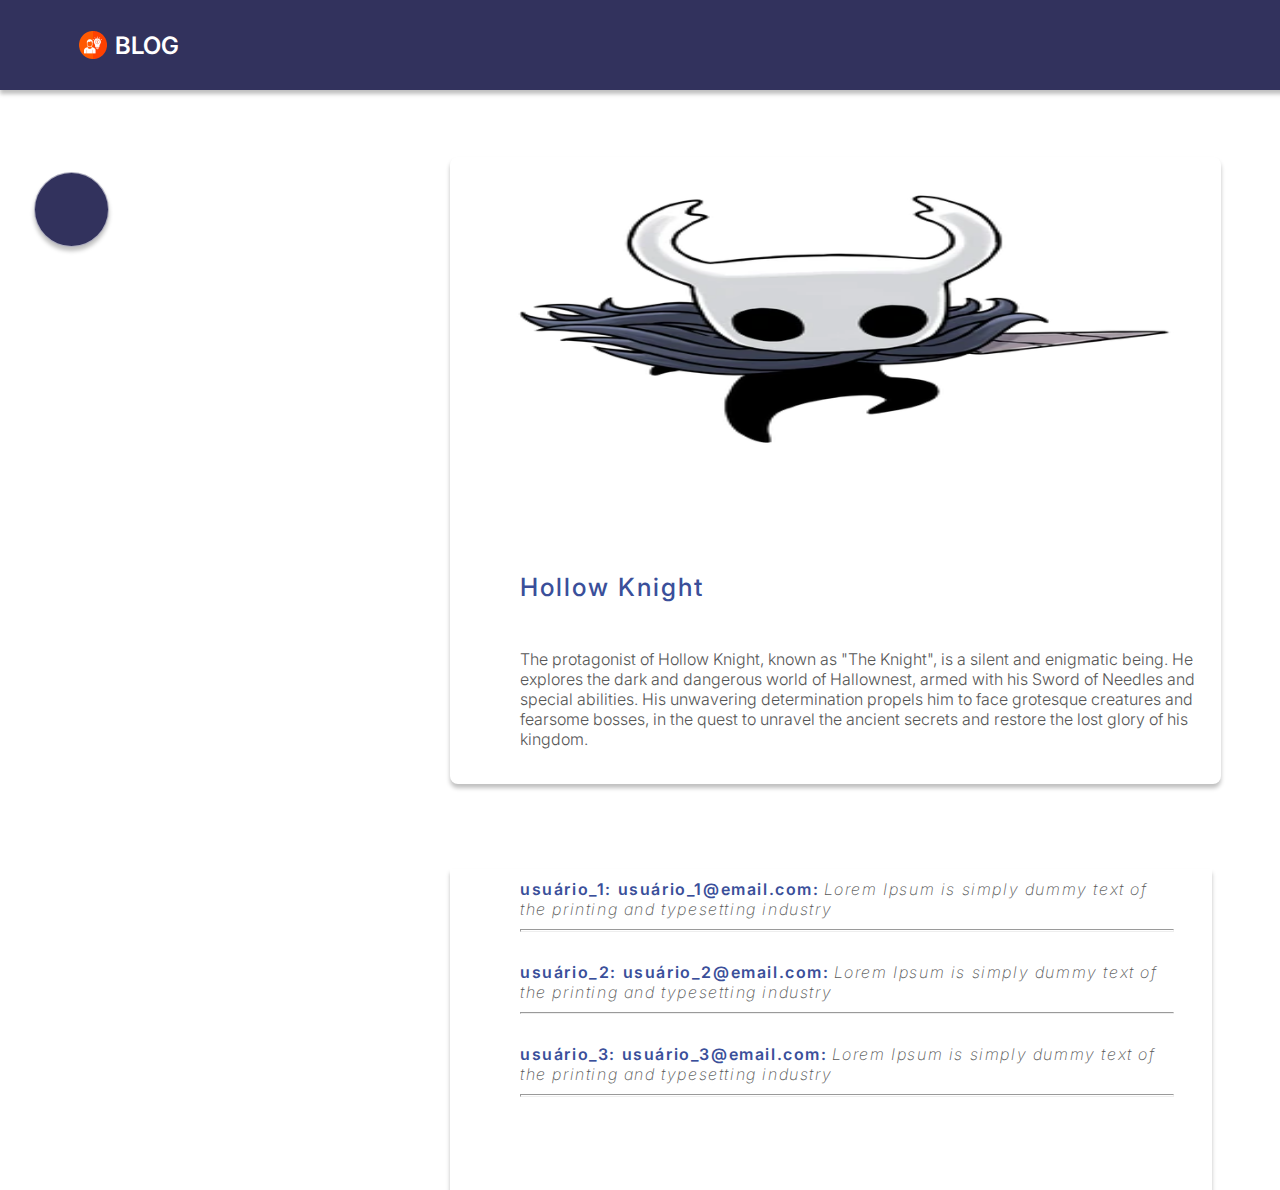
==== hollowknight.html @ a0d8227d "alguns testes" ====
<!DOCTYPE html>
<html lang="en">
<head>
    <link rel="stylesheet" type="text/css" href="style1.css">
</head>
<body>
    <main class="main-container">
        <header>
            <img class="logo" src="img/logomarca.png" alt="Logo">
            <div class="blog-title">BLOG</div>
        </header>

        <a href="home.html">
            <button class="return-button"></button>
        </a>

        <section class="card-1">
            <section class="content-box">
                <img class="content-box-image" src="img/hollowknight.png" />
                <div class="content-box-title">Hollow Knight</div>
                <p class="content-box-description">The protagonist of Hollow Knight, known as "The Knight", is a silent and enigmatic being. He explores the dark and dangerous world of Hallownest, armed with his Sword of Needles and special abilities. His unwavering determination propels him to face grotesque creatures and fearsome bosses, in the quest to unravel the ancient secrets and restore the lost glory of his kingdom.</p>
            </section>
        </section>
        <section class="comments">
            <section class="comment">
                <span class="user-email">usuário_1: usuário_1@email.com:</span>
                <span class="user-comment">Lorem Ipsum is simply dummy text of the printing and typesetting industry</span>
                <hr class="divider">
            </section>
            <section class="comment">
                <span class="user-email">usuário_2: usuário_2@email.com:</span>
                <span class="user-comment">Lorem Ipsum is simply dummy text of the printing and typesetting industry</span>
                <hr class="divider">
            </section>
            <section class="comment">
                <span class="user-email">usuário_3: usuário_3@email.com:</span>
                <span class="user-comment">Lorem Ipsum is simply dummy text of the printing and typesetting industry</span>
                <hr class="divider">
            </section>
        </section>
    </main>
</body>
</html>
---- style1.css ----
@import url('https://fonts.googleapis.com/css2?family=Inter:wght@400;500;600;700&display=swap');

body {
  background: white;
  font-family: 'Inter', sans-serif;
  position: relative;
  margin: 0;
  padding: 0;
  width: 1749px;
  height: 982px;
}


header {
  width: 100%;
  height: 60px;
  padding: 15px 79px;
  background: #32325D;
  box-shadow: 0px 4px 4px rgba(0, 0, 0, 0.25);
  display: flex;
  align-items: center;
  gap: 8px;
}

.logo {
  width: 28px;
  height: 28px;
}

.blog-title {
  padding-top: 15px;
  padding-bottom: 15px;
  color: white;
  font-size: 24px;
  font-weight: 600;
}

.return-button {
  width: 75px;
  height: 75px;
  flex-shrink: 0;
  border-radius: 75px;
  border: 0.3px solid rgba(255, 255, 255, 0.60);
  background: #32325D;
  box-shadow: 0px 4px 4px 0px rgba(0, 0, 0, 0.25);
  margin-left: 34px;
  margin-top: 82px;
  background-image: url('img/ArrowIcon.png');
  background-size: 49px 49px;
  background-repeat: no-repeat;
  background-position: center;
  cursor: pointer;
}

.card-1 {
  width: 771px;
  height: 627px;
  left: 450px;
  top: 157px;
  position: absolute;
  background: white;
  box-shadow: 0px 4px 4px rgba(0, 0, 0, 0.25);
  border-radius: 8px;
}
.profile-picture {
  width: 100px;
  height: 100px;
  background: #32325D;
  box-shadow: 0px 4px 4px rgba(0, 0, 0, 0.25);
  border-radius: 9999px;
  border: 0.15px rgba(255, 255, 255, 0.60) solid;
  left: 50px;
  top: 50px;
  position: absolute;
}
.content-box {
  width: 771px;
  height: 519px;
  position: absolute;
}
.content-box-image {
  width: 771px;
  height: 311.4px;
  position: absolute;
  background-repeat: no-repeat;
  background-size: contain;
  background-position: center;
}
.content-box-title {
  left: 70px;
  top: 420px;
  position: absolute;
  color: #3A4F9A;
  font-size: 25px;
  font-weight: 500;
  line-height: 20px;
  letter-spacing: 2px;
  word-wrap: break-word;
}
.content-box-description {
  width: 676.746px;
  height: 124.332px;
  left: 70px;
  top: 475.92px;
  position: absolute;
  color: #575757;
  font-size: 16px;
  font-weight: 300;
  line-height: 20px;
  letter-spacing: 2;
  word-wrap: break-word;
}
.comments {
  width: 762px;
  height: 321px;
  left: 450px;
  top: 869px;
  position: absolute;
  background: white;
  box-shadow: 0px 4px 4px rgba(0, 0, 0, 0.25);
}
.comment {
  flex-direction: column;
  width: 652px;
  position: relative;
  left: 60px;
  padding: 10px;
}
.user-email {
  color: #3A4F9A;
  font-size: 16px;
  font-weight: 600;
  line-height: 20px;
  letter-spacing: 1.60px;
  word-wrap: break-word;
}
.user-comment {
  color: #575757;
  font-size: 16px;
  font-style: italic;
  font-weight: 200;
  line-height: 20px;
  letter-spacing: 1.60px;
  word-wrap: break-word;
}
.divider {
  color: #575757;
  width: 652.007px;
  height: 0.5px;
  margin: 10px 0;
}

::-webkit-scrollbar {
  width: 13px;
}

::-webkit-scrollbar-track {
  background: rgba(58, 79, 154, 0.30);
}

::-webkit-scrollbar-thumb {
  background: rgba(0, 0, 0, 0.25);
  border-radius: 4px;
  box-shadow: 0px 4px 4px 0px rgba(0, 0, 0, 0.25);
}
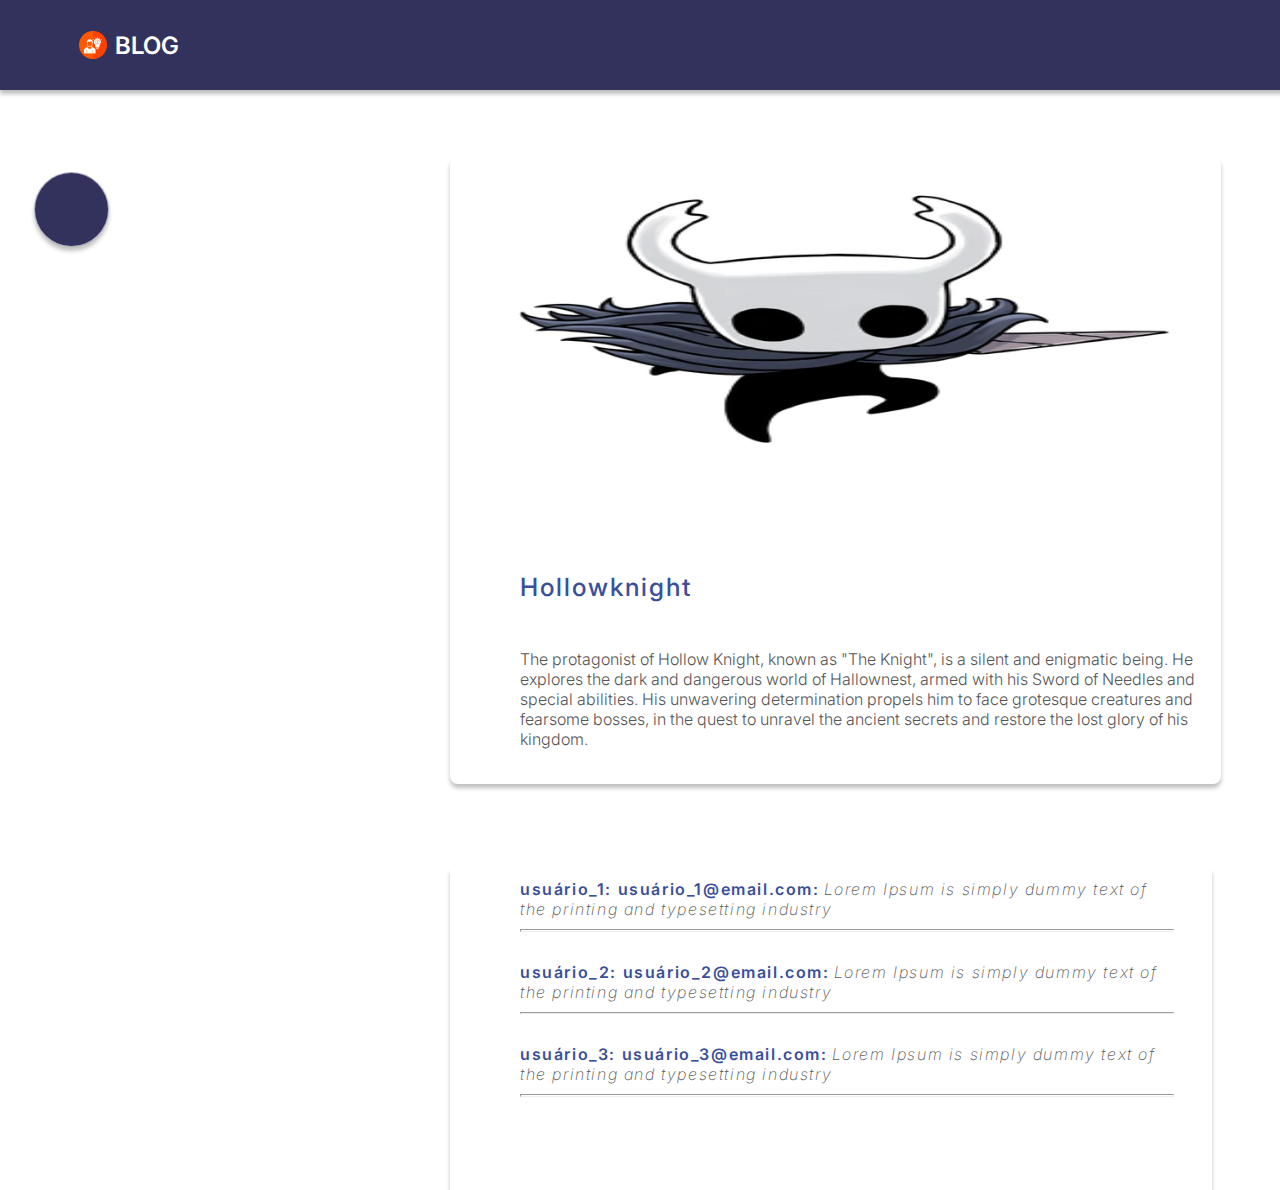
==== commit 556e3e63: "Função de retornar elementos nas páginas especificas" ====
--- a/hollowknight.html
+++ b/hollowknight.html
@@ -1,7 +1,9 @@
 <!DOCTYPE html>
 <html lang="en">
 <head>
-    <link rel="stylesheet" type="text/css" href="style1.css">
+    <meta charset="UTF-8">
+    <title>Hollow Knight</title>
+    <link rel="stylesheet" type="text/css" href="css/style1.css">
 </head>
 <body>
     <main class="main-container">
@@ -10,15 +12,12 @@
             <div class="blog-title">BLOG</div>
         </header>
 
-        <a href="home.html">
+        <a href="index.html">
             <button class="return-button"></button>
         </a>
 
         <section class="card-1">
             <section class="content-box">
-                <img class="content-box-image" src="img/hollowknight.png" />
-                <div class="content-box-title">Hollow Knight</div>
-                <p class="content-box-description">The protagonist of Hollow Knight, known as "The Knight", is a silent and enigmatic being. He explores the dark and dangerous world of Hallownest, armed with his Sword of Needles and special abilities. His unwavering determination propels him to face grotesque creatures and fearsome bosses, in the quest to unravel the ancient secrets and restore the lost glory of his kingdom.</p>
             </section>
         </section>
         <section class="comments">
@@ -39,5 +38,6 @@
             </section>
         </section>
     </main>
+    <script src="data.js" defer></script>
 </body>
 </html>
--- a/css/style1.css
+++ b/css/style1.css
@@ -0,0 +1,167 @@
+@import url('https://fonts.googleapis.com/css2?family=Inter:wght@400;500;600;700&display=swap');
+
+body {
+  background: white;
+  font-family: 'Inter', sans-serif;
+  position: relative;
+  margin: 0;
+  padding: 0;
+  width: 1749px;
+  height: 982px;
+}
+
+
+header {
+  width: 100%;
+  height: 60px;
+  padding: 15px 79px;
+  background: #32325D;
+  box-shadow: 0px 4px 4px rgba(0, 0, 0, 0.25);
+  display: flex;
+  align-items: center;
+  gap: 8px;
+}
+
+.logo {
+  width: 28px;
+  height: 28px;
+}
+
+.blog-title {
+  padding-top: 15px;
+  padding-bottom: 15px;
+  color: white;
+  font-size: 24px;
+  font-weight: 600;
+}
+
+.return-button {
+  width: 75px;
+  height: 75px;
+  flex-shrink: 0;
+  border-radius: 75px;
+  border: 0.3px solid rgba(255, 255, 255, 0.60);
+  background: #32325D;
+  box-shadow: 0px 4px 4px 0px rgba(0, 0, 0, 0.25);
+  margin-left: 34px;
+  margin-top: 82px;
+  background-image: url('img/ArrowIcon.png');
+  background-size: 49px 49px;
+  background-repeat: no-repeat;
+  background-position: center;
+  cursor: pointer;
+}
+
+.card-1 {
+  width: 771px;
+  height: 627px;
+  left: 450px;
+  top: 157px;
+  position: absolute;
+  background: white;
+  box-shadow: 0px 4px 4px rgba(0, 0, 0, 0.25);
+  border-radius: 8px;
+}
+.profile-picture {
+  width: 100px;
+  height: 100px;
+  background: #32325D;
+  box-shadow: 0px 4px 4px rgba(0, 0, 0, 0.25);
+  border-radius: 9999px;
+  border: 0.15px rgba(255, 255, 255, 0.60) solid;
+  left: 50px;
+  top: 50px;
+  position: absolute;
+}
+.content-box {
+  width: 771px;
+  height: 519px;
+  position: absolute;
+}
+.content-box-image {
+  width: 771px;
+  height: 311.4px;
+  position: absolute;
+  background-repeat: no-repeat;
+  background-size: contain;
+  background-position: center;
+}
+.content-box-title {
+  left: 70px;
+  top: 420px;
+  position: absolute;
+  color: #3A4F9A;
+  font-size: 25px;
+  font-weight: 500;
+  line-height: 20px;
+  letter-spacing: 2px;
+  word-wrap: break-word;
+}
+.content-box-description {
+  width: 676.746px;
+  height: 124.332px;
+  left: 70px;
+  top: 475.92px;
+  position: absolute;
+  color: #575757;
+  font-size: 16px;
+  font-weight: 300;
+  line-height: 20px;
+  letter-spacing: 2;
+  word-wrap: break-word;
+}
+.comments {
+  width: 762px;
+  height: 321px;
+  left: 450px;
+  top: 869px;
+  position: absolute;
+  background: white;
+  box-shadow: 0px 4px 4px rgba(0, 0, 0, 0.25);
+}
+.comment {
+  flex-direction: column;
+  width: 652px;
+  position: relative;
+  left: 60px;
+  padding: 10px;
+}
+.user-email {
+  color: #3A4F9A;
+  font-size: 16px;
+  font-weight: 600;
+  line-height: 20px;
+  letter-spacing: 1.60px;
+  word-wrap: break-word;
+}
+.user-comment {
+  color: #575757;
+  font-size: 16px;
+  font-style: italic;
+  font-weight: 200;
+  line-height: 20px;
+  letter-spacing: 1.60px;
+  word-wrap: break-word;
+}
+.divider {
+  color: #575757;
+  width: 652.007px;
+  height: 0.5px;
+  margin: 10px 0;
+}
+
+::-webkit-scrollbar {
+  width: 13px;
+}
+
+::-webkit-scrollbar-track {
+  background: rgba(58, 79, 154, 0.30);
+}
+
+::-webkit-scrollbar-thumb {
+  background: rgba(0, 0, 0, 0.25);
+  border-radius: 4px;
+  box-shadow: 0px 4px 4px 0px rgba(0, 0, 0, 0.25);
+}
+
+
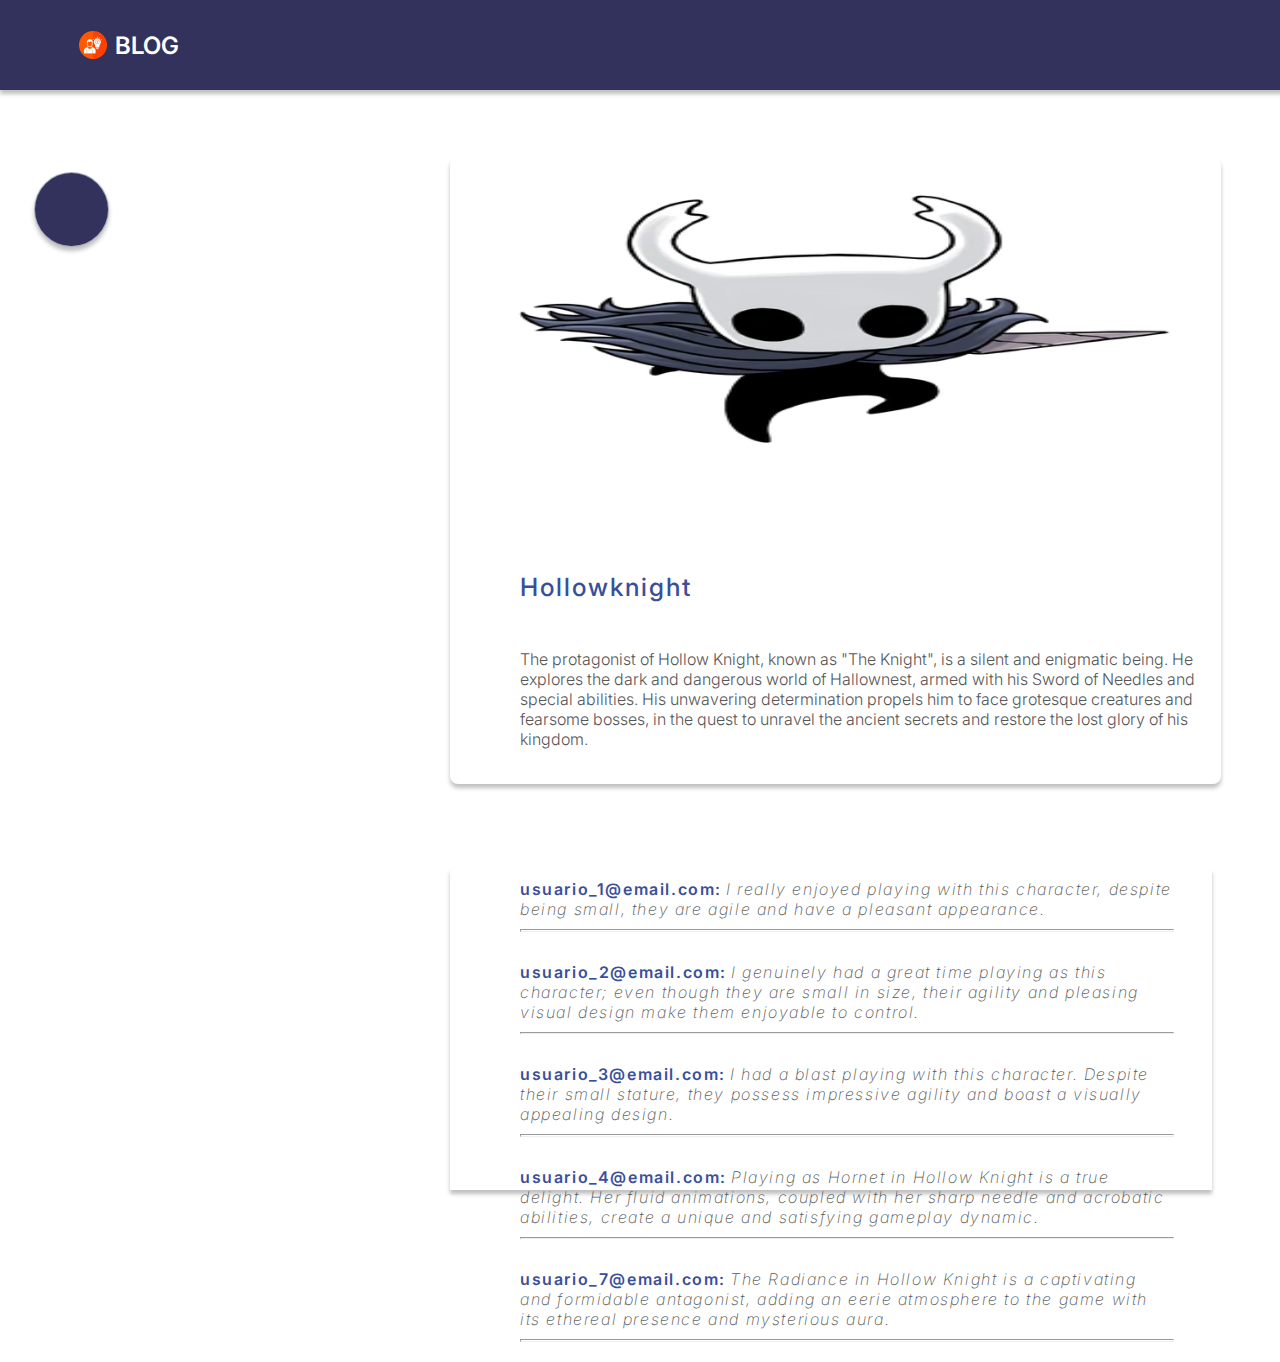
==== commit 648d965c: "primeira versão de retornar comentários" ====
--- a/hollowknight.html
+++ b/hollowknight.html
@@ -21,21 +21,6 @@
             </section>
         </section>
         <section class="comments">
-            <section class="comment">
-                <span class="user-email">usuário_1: usuário_1@email.com:</span>
-                <span class="user-comment">Lorem Ipsum is simply dummy text of the printing and typesetting industry</span>
-                <hr class="divider">
-            </section>
-            <section class="comment">
-                <span class="user-email">usuário_2: usuário_2@email.com:</span>
-                <span class="user-comment">Lorem Ipsum is simply dummy text of the printing and typesetting industry</span>
-                <hr class="divider">
-            </section>
-            <section class="comment">
-                <span class="user-email">usuário_3: usuário_3@email.com:</span>
-                <span class="user-comment">Lorem Ipsum is simply dummy text of the printing and typesetting industry</span>
-                <hr class="divider">
-            </section>
         </section>
     </main>
     <script src="data.js" defer></script>
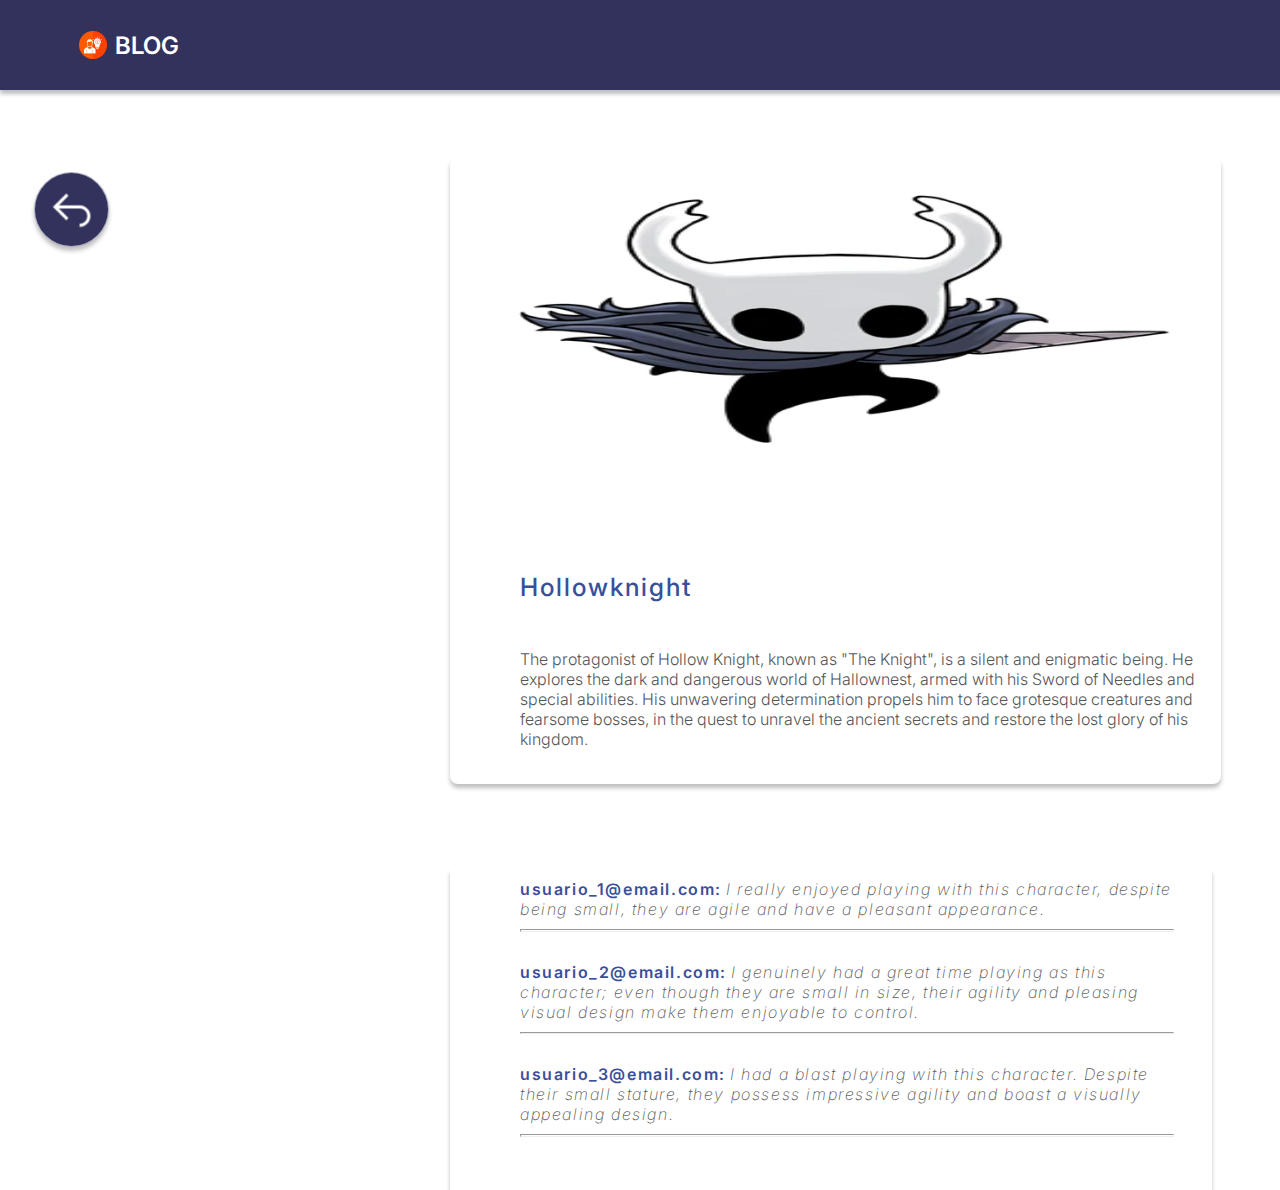
==== commit 1f8f746a: "buttons fixed" ====
--- a/hollowknight.html
+++ b/hollowknight.html
@@ -12,9 +12,13 @@
             <div class="blog-title">BLOG</div>
         </header>
 
-        <a href="index.html">
-            <button class="return-button"></button>
-        </a>
+        <section class="return-button">
+            <a href="index.html">
+                <button class="button"></button>
+                <img class="img-button" src="img/ArrowIcon.png" alt="Img Button">
+            </a>
+        </section>
+        
 
         <section class="card-1">
             <section class="content-box">
--- a/css/style1.css
+++ b/css/style1.css
@@ -36,6 +36,13 @@
 }
 
 .return-button {
+  display: inline-block;
+  position: relative;
+  margin-top:82px;
+  margin-left:34px;
+}
+
+.button {
   width: 75px;
   height: 75px;
   flex-shrink: 0;
@@ -43,14 +50,19 @@
   border: 0.3px solid rgba(255, 255, 255, 0.60);
   background: #32325D;
   box-shadow: 0px 4px 4px 0px rgba(0, 0, 0, 0.25);
-  margin-left: 34px;
-  margin-top: 82px;
-  background-image: url('img/ArrowIcon.png');
-  background-size: 49px 49px;
-  background-repeat: no-repeat;
-  background-position: center;
-  cursor: pointer;
+  padding: 13px;
 }
+
+.img-button {
+  position: absolute;
+  top: 50%;
+  left: 50%;
+  transform: translate(-50%, -50%);
+  width: 49px;
+  height: 49px;
+  object-fit: contain;
+}
+
 
 .card-1 {
   width: 771px;
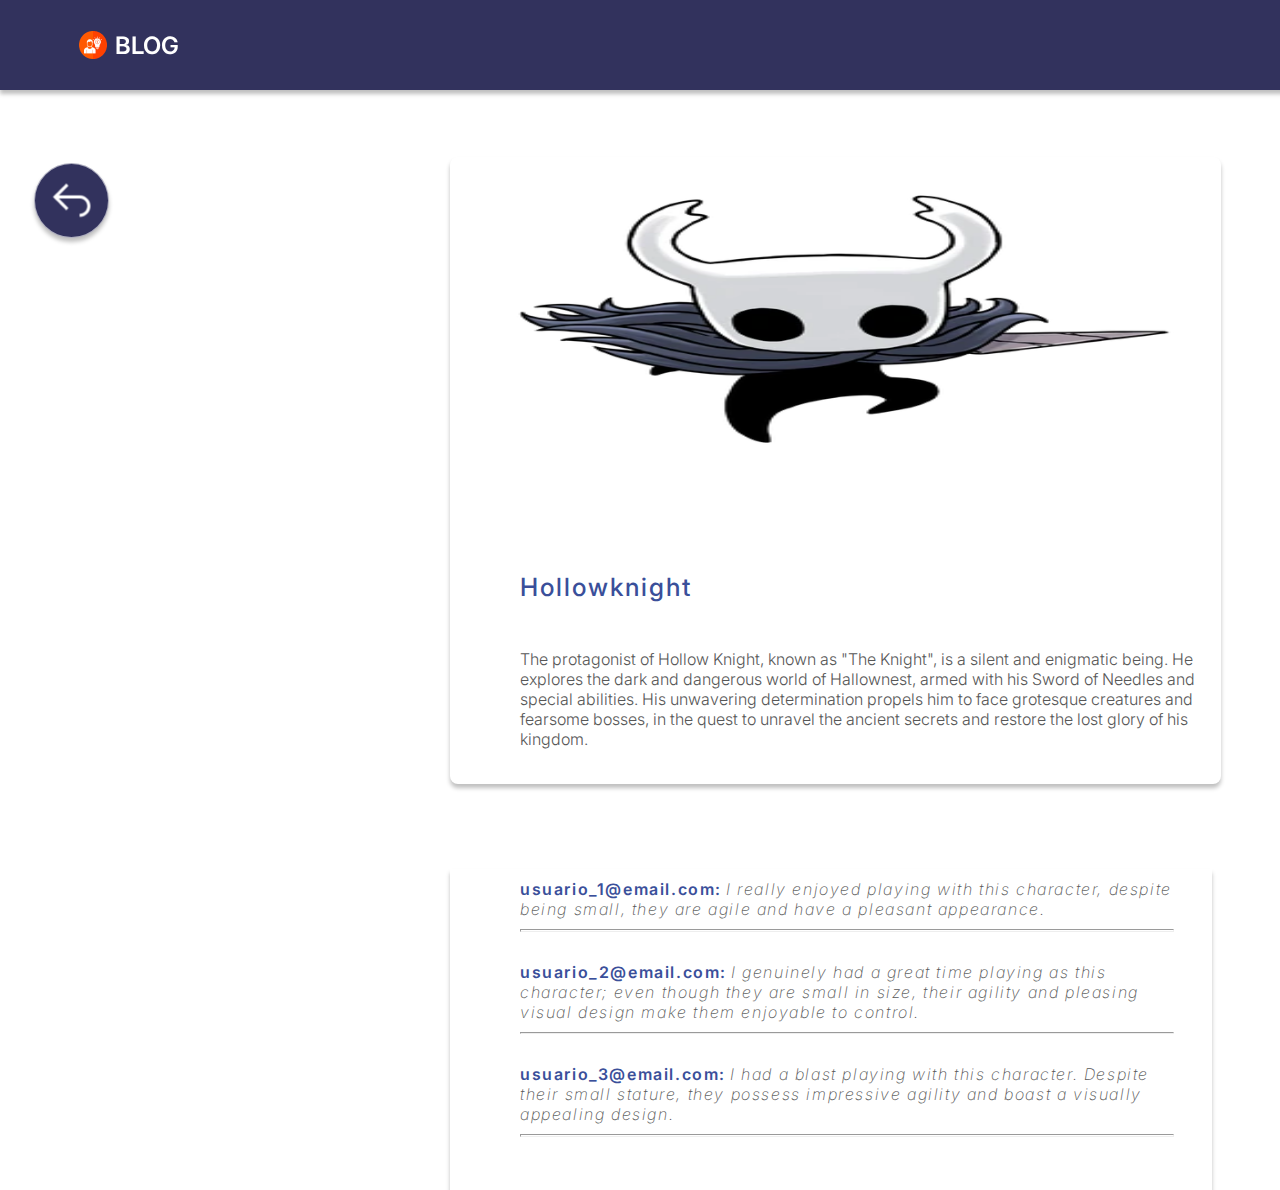
==== commit 670023e4: "headers fixed" ====
--- a/hollowknight.html
+++ b/hollowknight.html
@@ -1,16 +1,22 @@
 <!DOCTYPE html>
 <html lang="en">
+
 <head>
     <meta charset="UTF-8">
     <title>Hollow Knight</title>
     <link rel="stylesheet" type="text/css" href="css/style1.css">
 </head>
+
 <body>
     <main class="main-container">
-        <header>
-            <img class="logo" src="img/logomarca.png" alt="Logo">
-            <div class="blog-title">BLOG</div>
-        </header>
+
+        <section>
+            <header>
+                <img class="logo" src="img/logomarca.png" alt="Logo">
+                <div class="blog-title">BLOG</div>
+            </header>
+        </section>
+
 
         <section class="return-button">
             <a href="index.html">
@@ -18,7 +24,7 @@
                 <img class="img-button" src="img/ArrowIcon.png" alt="Img Button">
             </a>
         </section>
-        
+
 
         <section class="card-1">
             <section class="content-box">
@@ -29,4 +35,5 @@
     </main>
     <script src="data.js" defer></script>
 </body>
-</html>
+
+</html>--- a/css/style1.css
+++ b/css/style1.css
@@ -20,6 +20,9 @@
   display: flex;
   align-items: center;
   gap: 8px;
+  z-index: 1;
+  top: 0;
+  position: fixed;
 }
 
 .logo {
@@ -38,7 +41,7 @@
 .return-button {
   display: inline-block;
   position: relative;
-  margin-top:82px;
+  margin-top:162.96px;
   margin-left:34px;
 }
 
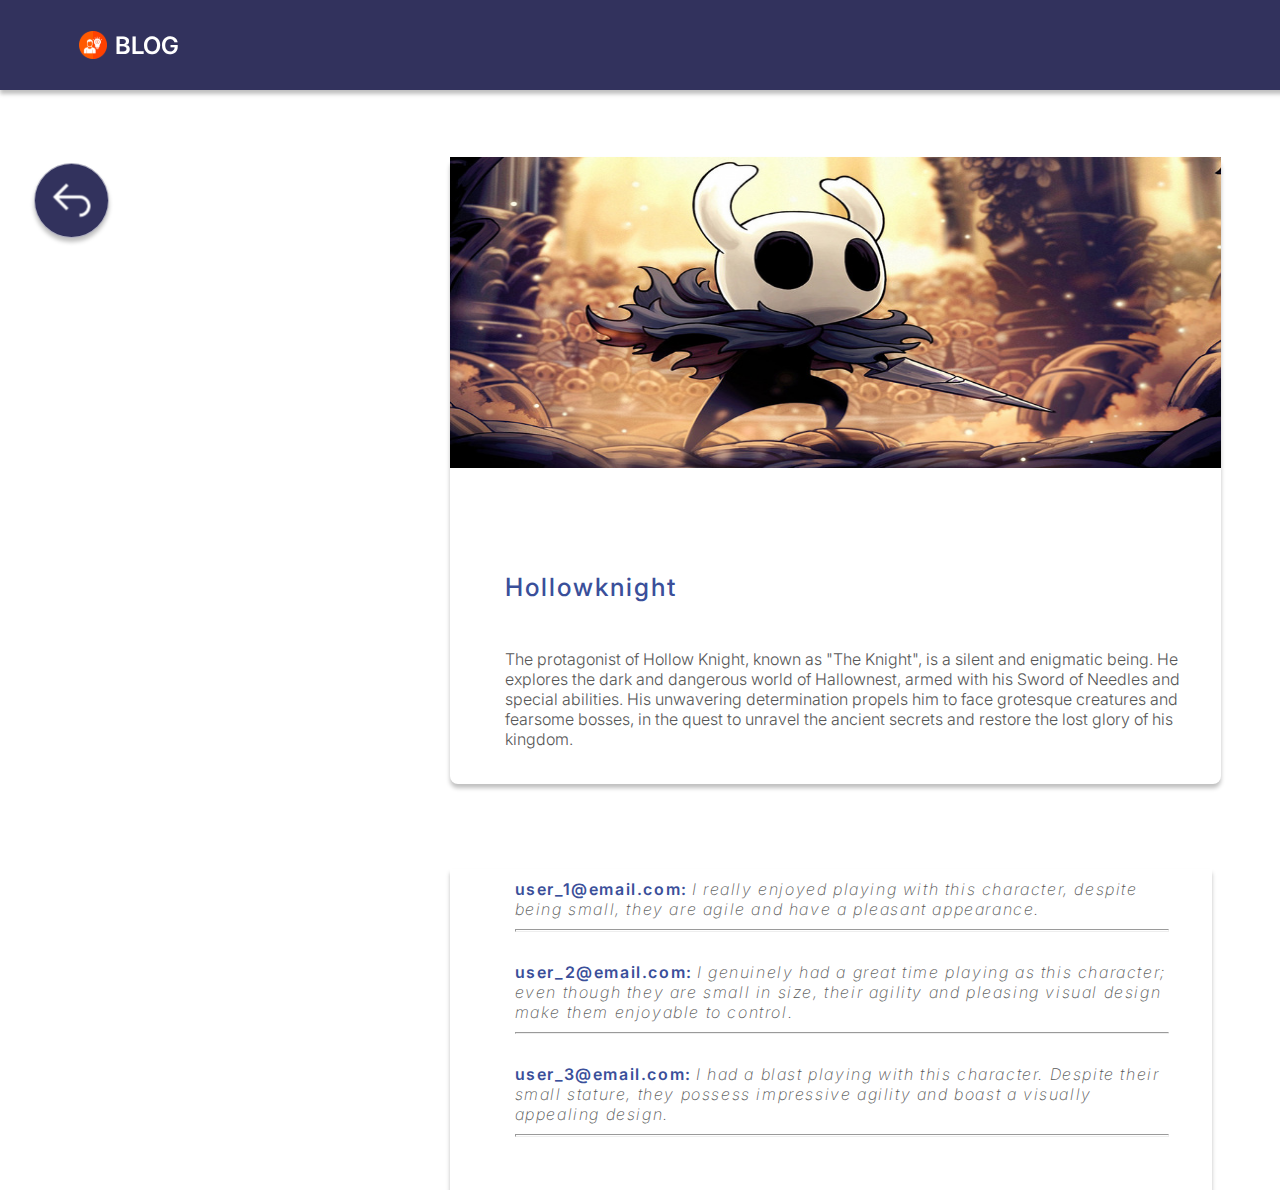
==== commit 27407dac: "Final Commit" ====
--- a/hollowknight.html
+++ b/hollowknight.html
@@ -12,7 +12,7 @@
 
         <section>
             <header>
-                <img class="logo" src="img/logomarca.png" alt="Logo">
+                <img class="logo" src="img/logomarca.svg" alt="Logo">
                 <div class="blog-title">BLOG</div>
             </header>
         </section>
@@ -21,7 +21,7 @@
         <section class="return-button">
             <a href="index.html">
                 <button class="button"></button>
-                <img class="img-button" src="img/ArrowIcon.png" alt="Img Button">
+                <img class="img-button" src="img/ArrowIcon.svg" alt="Img Button">
             </a>
         </section>
 
--- a/css/style1.css
+++ b/css/style1.css
@@ -102,7 +102,7 @@
   background-position: center;
 }
 .content-box-title {
-  left: 70px;
+  left: 54.67px;;
   top: 420px;
   position: absolute;
   color: #3A4F9A;
@@ -115,7 +115,7 @@
 .content-box-description {
   width: 676.746px;
   height: 124.332px;
-  left: 70px;
+  left: 54.67px;
   top: 475.92px;
   position: absolute;
   color: #575757;
@@ -138,7 +138,7 @@
   flex-direction: column;
   width: 652px;
   position: relative;
-  left: 60px;
+  left: 54.67px;
   padding: 10px;
 }
 .user-email {
